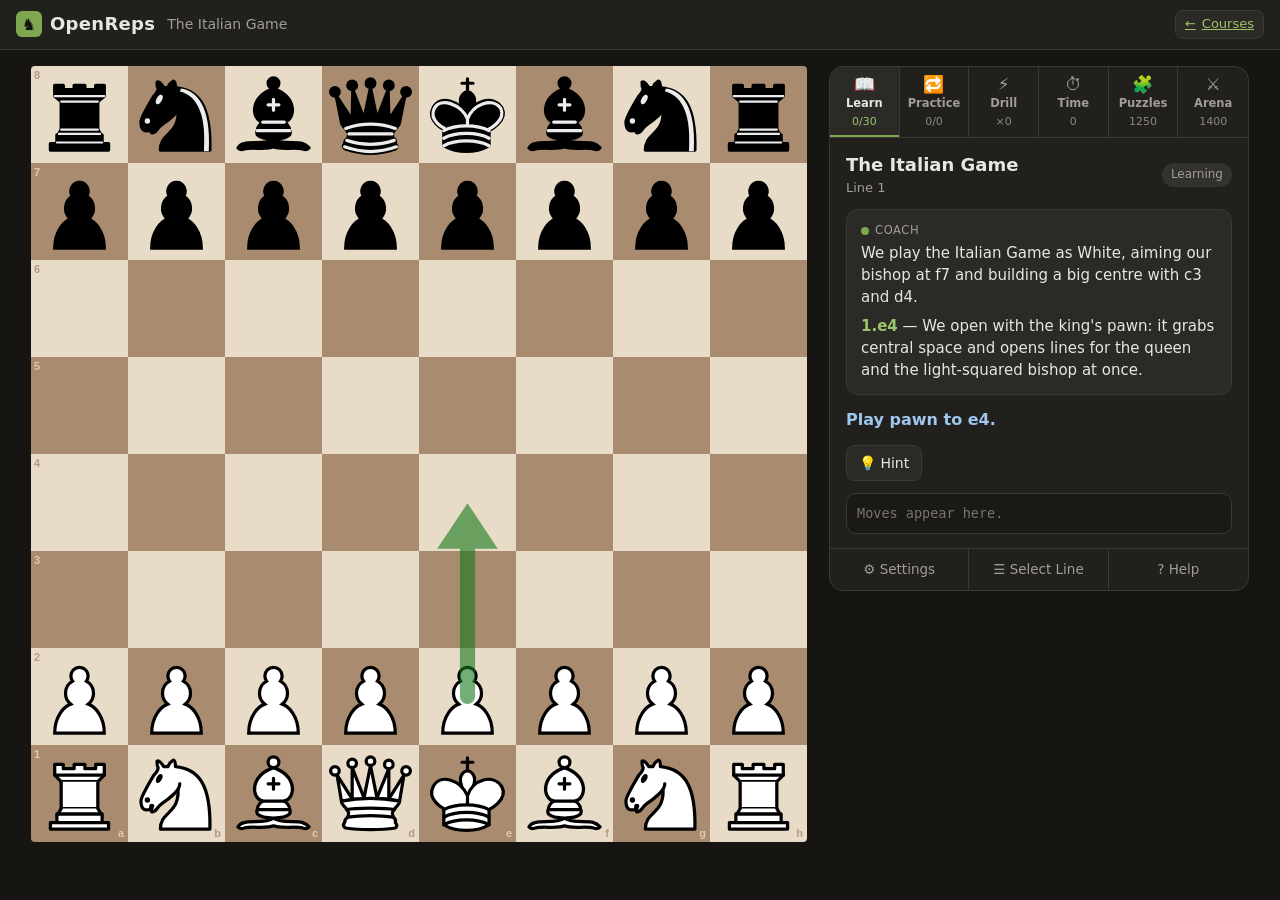
==== train.html @ 6690a300 "Add OpenReps: free opening trainer with Italian, Caro-Kann and Alapin courses Static GitHub Pages si" ====
<!doctype html>
<html lang="en">
<head>
  <meta charset="utf-8">
  <meta name="viewport" content="width=device-width, initial-scale=1">
  <title>OpenReps Trainer</title>
  <meta name="description" content="Free opening trainer: learn, practice and drill chess opening repertoires with coach notes.">
  <link rel="icon" href="data:image/svg+xml,<svg xmlns='http://www.w3.org/2000/svg' viewBox='0 0 100 100'><text y='.9em' font-size='90'>♞</text></svg>">
  <link rel="stylesheet" href="vendor/chessground.base.css">
  <link rel="stylesheet" href="css/style.css">
</head>
<body>
  <header class="topbar">
    <a class="brand" href="./"><span class="logo">♞</span>OpenReps</a>
    <div class="title" id="page-title"></div>
    <div class="actions">
      <a class="btn small" href="./">← <span>Courses</span></a>
    </div>
  </header>

  <main class="trainer">
    <div class="board-col">
      <div class="evalbar hidden" id="evalbar"><div class="white"></div><div class="num"></div></div>
      <div class="board-wrap" id="board-wrap"><div id="board"></div></div>
    </div>

    <section class="panel">
      <nav class="modes" id="modes"></nav>
      <div class="panel-body">
        <div class="course-h">
          <div>
            <h2 id="course-title"></h2>
            <div class="line-name" id="line-name"></div>
          </div>
          <span class="chip" id="mode-chip"></span>
        </div>
        <div id="timer-box" class="status-line hidden"><span class="timer" id="timer">3:00</span><span class="chip blue" id="timer-score">0 moves</span></div>
        <div class="coach" id="coach">
          <div class="who"><span class="dot"></span><span id="coach-who">Coach</span></div>
          <div class="text" id="coach-text"></div>
        </div>
        <div class="prompt" id="prompt"></div>
        <div class="toolbar" id="actions"></div>
        <div class="moves" id="moves"></div>
      </div>
      <footer class="panel-foot">
        <button id="btn-settings">⚙ Settings</button>
        <button id="btn-lines">☰ Select Line</button>
        <button id="btn-help">? Help</button>
      </footer>
    </section>
  </main>

  <div id="modal-root"></div>
  <script type="module" src="js/app.js"></script>
</body>
</html>
---- vendor/chessground.base.css ----
.cg-wrap {
  box-sizing: content-box;
  position: relative;
  display: block;
}

cg-container {
  position: absolute;
  width: 100%;
  height: 100%;
  display: block;
  top: 0;
}

cg-board {
  position: absolute;
  top: 0;
  left: 0;
  width: 100%;
  height: 100%;
  -webkit-user-select: none;
  -moz-user-select: none;
  -ms-user-select: none;
  user-select: none;
  line-height: 0;
  background-size: cover;
}

.cg-wrap.manipulable cg-board {
  cursor: pointer;
}

cg-board square {
  position: absolute;
  top: 0;
  left: 0;
  width: 12.5%;
  height: 12.5%;
  pointer-events: none;
}

cg-board square.move-dest {
  pointer-events: auto;
}

cg-board square.last-move {
  will-change: transform;
}

.cg-wrap piece {
  position: absolute;
  top: 0;
  left: 0;
  width: 12.5%;
  height: 12.5%;
  background-size: cover;
  z-index: 2;
  will-change: transform;
  pointer-events: none;
}

cg-board piece.dragging {
  cursor: move;
  /* !important to override z-index from 3D piece inline style */
  z-index: 11 !important;
}

piece.anim {
  z-index: 8;
}

piece.fading {
  z-index: 1;
  opacity: 0.5;
}

.cg-wrap piece.ghost {
  opacity: 0.3;
}

.cg-wrap piece svg {
  overflow: hidden;
  position: relative;
  top: 0px;
  left: 0px;
  width: 100%;
  height: 100%;
  pointer-events: none;
  z-index: 2;
  opacity: 0.6;
}

.cg-wrap cg-auto-pieces,
.cg-wrap .cg-shapes,
.cg-wrap .cg-custom-svgs {
  overflow: visible;
  position: absolute;
  top: 0px;
  left: 0px;
  width: 100%;
  height: 100%;
  pointer-events: none;
}

.cg-wrap cg-auto-pieces {
  z-index: 2;
}

.cg-wrap cg-auto-pieces piece {
  opacity: 0.3;
}

.cg-wrap .cg-shapes {
  overflow: hidden;
  opacity: 0.6;
  z-index: 2;
}

.cg-wrap .cg-custom-svgs {
  /* over piece.anim = 8, but under piece.dragging = 11 */
  z-index: 9;
}

.cg-wrap .cg-custom-svgs svg {
  overflow: visible;
}

.cg-wrap coords {
  position: absolute;
  display: flex;
  pointer-events: none;
  opacity: 0.8;
  font-family: sans-serif;
  font-size: 9px;
}

.cg-wrap coords.ranks {
  left: 4px;
  top: -20px;
  flex-flow: column-reverse;
  height: 100%;
  width: 12px;
}

.cg-wrap coords.ranks.black {
  flex-flow: column;
}

.cg-wrap coords.ranks.left {
  left: -15px;
  align-items: flex-end;
}

.cg-wrap coords.files {
  bottom: -4px;
  left: 24px;
  flex-flow: row;
  width: 100%;
  height: 16px;
  text-transform: uppercase;
  text-align: center;
}

.cg-wrap coords.files.black {
  flex-flow: row-reverse;
}

.cg-wrap coords coord {
  flex: 1 1 auto;
}

.cg-wrap coords.ranks coord {
  transform: translateY(39%);
}

.cg-wrap coords.squares {
  bottom: 0;
  left: 0;
  text-transform: uppercase;
  text-align: right;
  flex-flow: column-reverse;
  height: 100%;
  width: 12.5%;
}

.cg-wrap coords.squares.black {
  flex-flow: column;
}

.cg-wrap coords.squares.left {
  text-align: left;
}

.cg-wrap coords.squares coord {
  padding: 6% 4%;
}

.cg-wrap coords.squares.rank2 {
  transform: translateX(100%);
}

.cg-wrap coords.squares.rank3 {
  transform: translateX(200%);
}

.cg-wrap coords.squares.rank4 {
  transform: translateX(300%);
}

.cg-wrap coords.squares.rank5 {
  transform: translateX(400%);
}

.cg-wrap coords.squares.rank6 {
  transform: translateX(500%);
}

.cg-wrap coords.squares.rank7 {
  transform: translateX(600%);
}

.cg-wrap coords.squares.rank8 {
  transform: translateX(700%);
}
---- css/style.css ----
:root {
  --bg: #161512;
  --panel: #21201d;
  --panel-2: #2b2a26;
  --line: #3a3934;
  --text: #e8e6e1;
  --muted: #a09d95;
  --accent: #7fa650;
  --accent-2: #9cc46a;
  --bad: #d4574c;
  --warn: #e0a83a;
  --info: #5b9bd5;
  --radius: 10px;
  --coach-size: 15px;
  --light-sq: #e8dcc8;
  --dark-sq: #a98b6f;
}
* { box-sizing: border-box; }
html, body { margin: 0; background: var(--bg); color: var(--text); font: 15px/1.45 system-ui, -apple-system, "Segoe UI", Roboto, sans-serif; }
a { color: var(--accent-2); }
button { font: inherit; color: inherit; }
.hidden { display: none !important; }

/* ---------- top bar ---------- */
.topbar { display: flex; align-items: center; gap: 12px; padding: 10px 16px; border-bottom: 1px solid var(--line); background: var(--panel); position: sticky; top: 0; z-index: 20; }
.brand { font-weight: 800; letter-spacing: .3px; text-decoration: none; color: var(--text); font-size: 18px; display: flex; align-items: center; gap: 8px; }
.brand .logo { width: 26px; height: 26px; border-radius: 6px; background: var(--accent); display: grid; place-items: center; color: #10130c; font-size: 16px; }
.topbar .title { color: var(--muted); font-size: 14px; white-space: nowrap; overflow: hidden; text-overflow: ellipsis; flex: 1; }
.topbar .actions { display: flex; gap: 6px; }
.btn { background: var(--panel-2); border: 1px solid var(--line); border-radius: 8px; padding: 7px 12px; cursor: pointer; display: inline-flex; align-items: center; gap: 6px; font-size: 14px; }
.btn:hover { border-color: #55534c; background: #33322d; }
.btn.primary { background: var(--accent); border-color: var(--accent); color: #11140c; font-weight: 650; }
.btn.primary:hover { background: var(--accent-2); }
.btn.danger { color: #ffb4ad; border-color: #5a2f2b; }
.btn.small { padding: 4px 9px; font-size: 13px; }

/* ---------- home ---------- */
.home { max-width: 1060px; margin: 0 auto; padding: 24px 16px 60px; }
.hero h1 { font-size: 30px; margin: 8px 0 6px; }
.hero p { color: var(--muted); max-width: 680px; margin: 0 0 18px; }
.section-h { display: flex; align-items: baseline; justify-content: space-between; margin: 28px 0 12px; }
.section-h h2 { font-size: 20px; margin: 0; }
.section-h span { color: var(--muted); font-size: 13px; }
.grid { display: grid; grid-template-columns: repeat(auto-fill, minmax(290px, 1fr)); gap: 14px; }
.card { background: var(--panel); border: 1px solid var(--line); border-radius: 14px; overflow: hidden; display: flex; flex-direction: column; text-decoration: none; color: var(--text); transition: transform .12s, border-color .12s; }
.card:hover { transform: translateY(-2px); border-color: #5b5950; }
.card .thumb { aspect-ratio: 16/9; display: grid; place-items: center; background: #2a2925; position: relative; }
.card .thumb .mini { width: 46%; aspect-ratio: 1; }
.card .thumb .side { position: absolute; top: 10px; left: 10px; font-size: 12px; padding: 2px 8px; border-radius: 99px; background: #0008; }
.card .body { padding: 12px 14px 14px; display: flex; flex-direction: column; gap: 6px; flex: 1; }
.card h3 { margin: 0; font-size: 17px; }
.card p { margin: 0; color: var(--muted); font-size: 13.5px; }
.card .meta { display: flex; justify-content: space-between; font-size: 12.5px; color: var(--muted); margin-top: auto; padding-top: 6px; }
.bar { height: 6px; border-radius: 99px; background: #3a3934; overflow: hidden; }
.bar > i { display: block; height: 100%; background: var(--accent); }
.mini-board { display: grid; grid-template-columns: repeat(8, 1fr); width: 100%; height: 100%; border-radius: 4px; overflow: hidden; box-shadow: 0 6px 18px #0007; }
.mini-board div { aspect-ratio: 1; display: grid; place-items: center; }
.mini-board div img { width: 92%; height: 92%; }
.import-box { background: var(--panel); border: 1px dashed #4a4943; border-radius: 14px; padding: 16px; }
textarea, input[type=text], select { width: 100%; background: #171613; border: 1px solid var(--line); color: var(--text); border-radius: 8px; padding: 9px 10px; font: 13px/1.4 ui-monospace, SFMono-Regular, Menlo, monospace; }
input[type=text] { font-family: inherit; font-size: 14px; }
.row { display: flex; gap: 10px; flex-wrap: wrap; align-items: center; }
.footer { color: var(--muted); font-size: 12.5px; margin-top: 40px; border-top: 1px solid var(--line); padding-top: 14px; }

/* ---------- trainer layout ---------- */
.trainer { display: grid; grid-template-columns: minmax(0, auto) minmax(320px, 420px); gap: 18px; padding: 16px; max-width: 1280px; margin: 0 auto; align-items: start; justify-content: center; }
.board-col { display: flex; gap: 8px; }
.board-wrap { width: min(calc(100vh - 120px), calc(100vw - 480px)); min-width: 280px; aspect-ratio: 1; position: relative; }
.board-wrap .cg-wrap { width: 100%; height: 100%; }
.evalbar { width: 16px; border-radius: 4px; overflow: hidden; background: #3a3934; position: relative; flex: none; }
.evalbar .white { position: absolute; left: 0; right: 0; bottom: 0; background: #f2f0ea; transition: height .35s; height: 50%; }
.evalbar.flipped .white { bottom: auto; top: 0; }
.evalbar .num { position: absolute; left: 0; right: 0; font-size: 9px; text-align: center; color: #555; bottom: 2px; font-weight: 700; }
.evalbar.flipped .num { bottom: auto; top: 2px; }

.panel { background: var(--panel); border: 1px solid var(--line); border-radius: 14px; display: flex; flex-direction: column; min-height: 0; max-height: calc(100vh - 100px); overflow: hidden; }
.modes { display: grid; grid-template-columns: repeat(6, 1fr); border-bottom: 1px solid var(--line); }
.mode { background: none; border: 0; border-right: 1px solid var(--line); padding: 9px 2px 8px; cursor: pointer; display: flex; flex-direction: column; align-items: center; gap: 2px; color: var(--muted); }
.mode:last-child { border-right: 0; }
.mode .ic { font-size: 17px; line-height: 1; }
.mode .lbl { font-size: 11.5px; font-weight: 600; }
.mode .val { font-size: 11px; color: #8b887f; }
.mode.active { color: var(--text); background: var(--panel-2); box-shadow: inset 0 -2px 0 var(--accent); }
.mode.active .val { color: var(--accent-2); }
.panel-body { padding: 14px 16px; display: flex; flex-direction: column; gap: 12px; overflow-y: auto; flex: 1; }
.course-h { display: flex; align-items: center; justify-content: space-between; gap: 8px; }
.course-h h2 { margin: 0; font-size: 18px; }
.course-h .sub { color: var(--muted); font-size: 12.5px; }
.line-name { font-size: 13px; color: var(--muted); }
.coach { background: var(--panel-2); border: 1px solid var(--line); border-radius: 12px; padding: 12px 14px; font-size: var(--coach-size); position: relative; }
.coach .who { font-size: 11.5px; color: var(--muted); text-transform: uppercase; letter-spacing: .6px; margin-bottom: 4px; display: flex; gap: 6px; align-items: center; }
.coach .who .dot { width: 8px; height: 8px; border-radius: 50%; background: var(--accent); }
.coach .text p { margin: 0 0 8px; }
.coach .text p:last-child { margin: 0; }
.coach .move-ref { font-weight: 700; color: var(--accent-2); }
.prompt { font-size: 16px; font-weight: 650; display: flex; align-items: center; gap: 8px; min-height: 26px; }
.prompt.good { color: var(--accent-2); }
.prompt.bad { color: #ff9b91; }
.prompt.info { color: #9fc6ee; }
.status-line { display: flex; gap: 8px; align-items: center; justify-content: space-between; flex-wrap: wrap; }
.chip { font-size: 12px; padding: 3px 9px; border-radius: 99px; background: #33322d; color: var(--muted); }
.chip.green { background: #2f3f22; color: #b8db8f; }
.chip.red { background: #4a2724; color: #ffb4ad; }
.chip.blue { background: #23344a; color: #a9cdf2; }
.moves { font: 13.5px/1.7 ui-monospace, SFMono-Regular, Menlo, monospace; background: #1a1916; border: 1px solid var(--line); border-radius: 10px; padding: 8px 10px; max-height: 170px; overflow-y: auto; }
.moves .n { color: #77746c; margin-right: 3px; }
.moves .m { padding: 1px 4px; border-radius: 4px; cursor: pointer; margin-right: 2px; }
.moves .m:hover { background: #33322d; }
.moves .m.cur { background: var(--accent); color: #11140c; }
.moves .m.mine { font-weight: 700; }
.toolbar { display: flex; gap: 6px; flex-wrap: wrap; }
.toolbar .grow { flex: 1; }
.timer { font: 700 28px ui-monospace, monospace; }
.panel-foot { border-top: 1px solid var(--line); display: grid; grid-template-columns: repeat(3, 1fr); }
.panel-foot button { background: none; border: 0; border-right: 1px solid var(--line); padding: 11px; cursor: pointer; color: var(--muted); font-size: 13.5px; }
.panel-foot button:last-child { border-right: 0; }
.panel-foot button:hover { color: var(--text); background: var(--panel-2); }

/* ---------- modals ---------- */
.modal-back { position: fixed; inset: 0; background: #000a; z-index: 50; display: grid; place-items: center; padding: 16px; }
.modal { background: var(--panel); border: 1px solid var(--line); border-radius: 16px; width: min(640px, 100%); max-height: calc(100vh - 32px); display: flex; flex-direction: column; overflow: hidden; }
.modal header { display: flex; justify-content: space-between; align-items: center; padding: 14px 18px; border-bottom: 1px solid var(--line); }
.modal header h3 { margin: 0; font-size: 18px; }
.modal .x { background: none; border: 0; font-size: 22px; cursor: pointer; color: var(--muted); }
.modal .content { padding: 6px 18px 18px; overflow-y: auto; }
.set-group { padding: 12px 0; border-bottom: 1px solid var(--line); }
.set-group:last-child { border-bottom: 0; }
.set-group h4 { margin: 4px 0 2px; font-size: 13px; text-transform: uppercase; letter-spacing: .6px; color: var(--muted); display: flex; justify-content: space-between; }
.set-group h4 small { text-transform: none; letter-spacing: 0; font-weight: 400; }
.set-item { padding: 10px 0 4px; }
.set-item .label { font-weight: 650; margin-bottom: 6px; display: flex; justify-content: space-between; align-items: center; gap: 10px; }
.set-item .desc { color: var(--muted); font-size: 13px; margin-top: 6px; }
.seg { display: flex; background: #171613; border: 1px solid var(--line); border-radius: 9px; padding: 3px; gap: 3px; flex-wrap: wrap; }
.seg button { flex: 1; background: none; border: 0; padding: 7px 8px; border-radius: 7px; cursor: pointer; color: var(--muted); font-size: 13.5px; min-width: 64px; }
.seg button.on { background: var(--panel-2); color: var(--text); box-shadow: 0 0 0 1px #55534c; }
.swatches { display: flex; gap: 8px; flex-wrap: wrap; }
.swatch { border: 2px solid transparent; border-radius: 9px; padding: 3px; cursor: pointer; background: none; display: flex; flex-direction: column; align-items: center; gap: 3px; font-size: 11.5px; color: var(--muted); }
.swatch.on { border-color: var(--accent); color: var(--text); }
.swatch .sq { width: 44px; height: 44px; border-radius: 5px; overflow: hidden; display: grid; grid-template-columns: 1fr 1fr; }
.swatch .sq img { width: 44px; height: 44px; }
.toggle { position: relative; width: 42px; height: 24px; flex: none; }
.toggle input { opacity: 0; width: 0; height: 0; }
.toggle span { position: absolute; inset: 0; background: #44433d; border-radius: 99px; cursor: pointer; transition: .15s; }
.toggle span::before { content: ""; position: absolute; width: 18px; height: 18px; left: 3px; top: 3px; background: #ddd; border-radius: 50%; transition: .15s; }
.toggle input:checked + span { background: var(--accent); }
.toggle input:checked + span::before { transform: translateX(18px); background: #fff; }
.depth-opt { display: flex; gap: 10px; align-items: center; padding: 9px 10px; border: 1px solid var(--line); border-radius: 10px; margin-top: 6px; cursor: pointer; }
.depth-opt.on { border-color: var(--accent); background: #26301d; }
.depth-opt .r { width: 16px; height: 16px; border-radius: 50%; border: 2px solid #77746c; flex: none; }
.depth-opt.on .r { border: 5px solid var(--accent); }
.depth-opt b { display: block; }
.depth-opt small { color: var(--muted); }
.line-list { display: flex; flex-direction: column; gap: 6px; margin-top: 10px; }
.line-item { display: flex; gap: 10px; padding: 9px 10px; border: 1px solid var(--line); border-radius: 10px; cursor: pointer; background: #1d1c19; text-align: left; width: 100%; }
.line-item:hover { border-color: #5b5950; }
.line-item.cur { border-color: var(--accent); }
.line-item.locked { opacity: .55; }
.line-item .num { font-weight: 800; color: var(--muted); width: 28px; flex: none; text-align: right; }
.line-item .info { flex: 1; min-width: 0; }
.line-item .nm { font-weight: 650; font-size: 14px; display: flex; gap: 6px; align-items: center; flex-wrap: wrap; }
.line-item .pgn { font: 12px/1.5 ui-monospace, monospace; color: var(--muted); margin-top: 3px; word-break: break-word; }
.filter-row { display: flex; gap: 8px; align-items: center; flex-wrap: wrap; position: sticky; top: 0; background: var(--panel); padding: 10px 0 6px; z-index: 2; }
.filter-row input[type=text] { flex: 1; min-width: 140px; }
.help h4 { margin: 14px 0 4px; }
.help p, .help li { color: #cfccc5; font-size: 14px; }
.help kbd { background: #33322d; border: 1px solid #4a4943; border-bottom-width: 2px; padding: 0 5px; border-radius: 4px; font-size: 12px; }

.toast { position: fixed; bottom: 20px; left: 50%; transform: translateX(-50%); background: #33322d; border: 1px solid #55534c; padding: 10px 16px; border-radius: 10px; z-index: 60; box-shadow: 0 8px 24px #0008; }
#confetti { position: fixed; inset: 0; pointer-events: none; z-index: 70; }

/* ---------- chessground board & pieces ---------- */
cg-board { background: conic-gradient(var(--dark-sq) 0 25%, var(--light-sq) 0 50%, var(--dark-sq) 0 75%, var(--light-sq) 0) 0 0 / 25% 25%; border-radius: 4px; }
.cg-wrap coords coord { color: var(--dark-sq) !important; text-shadow: none !important; font-weight: 700; font-size: 11px; }
.cg-wrap coords coord:nth-child(odd) { color: var(--light-sq) !important; }
.orientation-black .cg-wrap coords coord:nth-child(odd) { color: var(--dark-sq) !important; }
.orientation-black .cg-wrap coords coord:nth-child(even) { color: var(--light-sq) !important; }
cg-board square.last-move { background-color: rgba(155, 199, 0, .41); }
cg-board square.move-dest { background: radial-gradient(rgba(20, 85, 30, .5) 19%, rgba(0, 0, 0, 0) 20%); }
cg-board square.oc.move-dest { background: radial-gradient(transparent 0%, transparent 79%, rgba(20, 85, 0, .3) 80%); }
cg-board square.selected { background-color: rgba(20, 85, 30, .5); }
cg-board square.check { background: radial-gradient(ellipse at center, rgba(255, 0, 0, 1) 0%, rgba(231, 0, 0, 1) 25%, rgba(169, 0, 0, 0) 89%, rgba(158, 0, 0, 0) 100%); }
cg-board square.wrong { background-color: rgba(212, 87, 76, .55); }

@media (max-width: 900px) {
  .trainer { grid-template-columns: 1fr; padding: 10px 16px 24px; gap: 12px; }
  .board-wrap { width: min(calc(100vw - 56px), 70vh); }
  .board-col { justify-content: center; }
  .panel { max-height: none; }
  .topbar .title { display: none; }
}
@media (max-width: 480px) {
  .mode .lbl { font-size: 10.5px; }
  .mode .val { font-size: 10px; }
  .topbar .actions .btn span { display: none; }
}
.cg-wrap coords.files { left: 0; bottom: 0; text-transform: lowercase; }
.cg-wrap coords coord { flex: 1 1 0; }
.cg-wrap coords.files coord { text-align: right; padding-right: 4px; }
.cg-wrap coords.ranks { left: 3px; top: 2px; }
.cg-wrap coords.ranks coord { transform: none; }
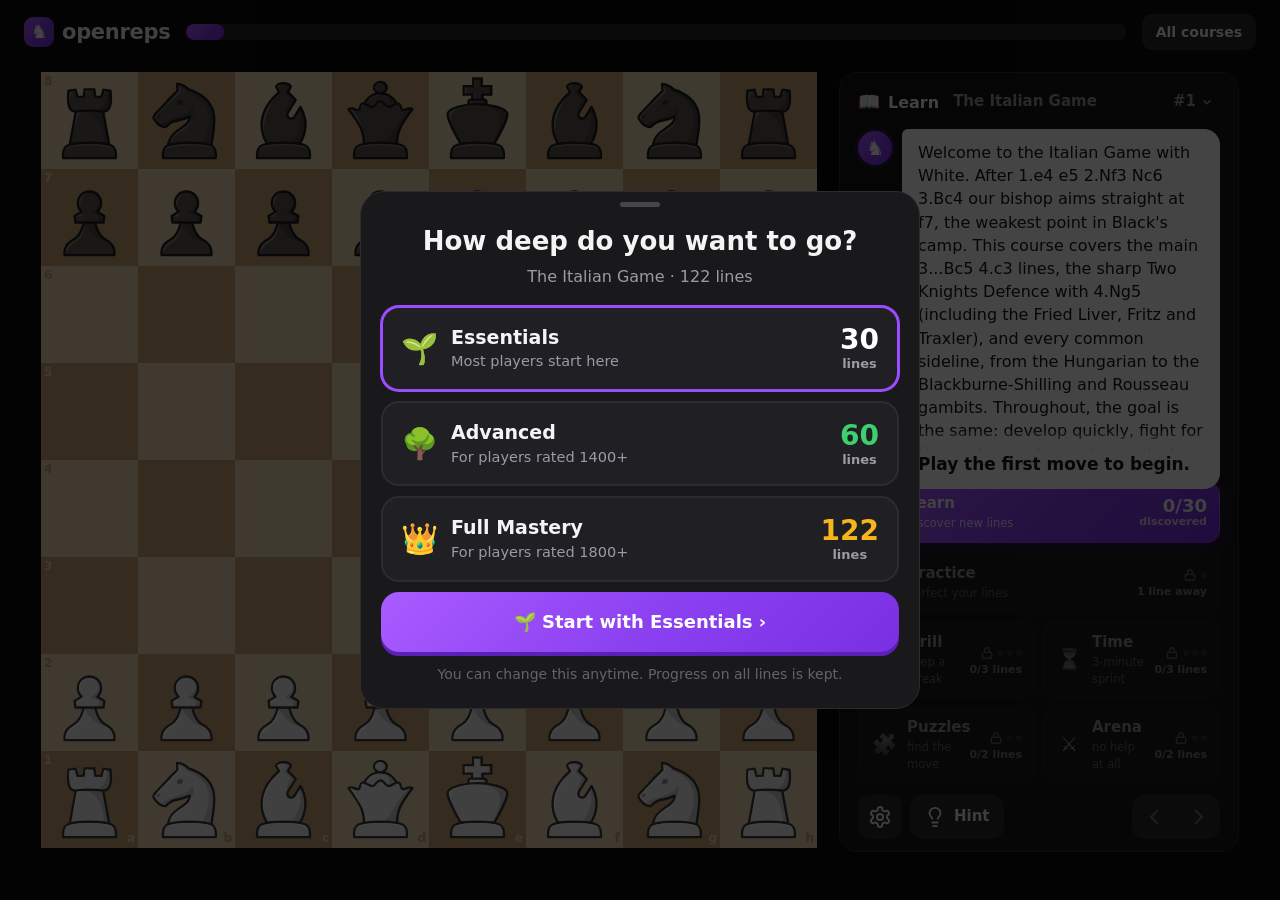
==== commit 980ff2b7: "Restyle trainer and home after the Chessreps layout, haptics instead of sound Phone-first trainer: m" ====
--- a/train.html
+++ b/train.html
@@ -2,56 +2,67 @@
 <html lang="en">
 <head>
   <meta charset="utf-8">
-  <meta name="viewport" content="width=device-width, initial-scale=1">
+  <meta name="viewport" content="width=device-width, initial-scale=1, viewport-fit=cover">
+  <meta name="theme-color" content="#0a0a0c">
+  <meta name="apple-mobile-web-app-capable" content="yes">
   <title>OpenReps Trainer</title>
   <meta name="description" content="Free opening trainer: learn, practice and drill chess opening repertoires with coach notes.">
   <link rel="icon" href="data:image/svg+xml,<svg xmlns='http://www.w3.org/2000/svg' viewBox='0 0 100 100'><text y='.9em' font-size='90'>♞</text></svg>">
   <link rel="stylesheet" href="vendor/chessground.base.css">
   <link rel="stylesheet" href="css/style.css">
 </head>
-<body>
-  <header class="topbar">
-    <a class="brand" href="./"><span class="logo">♞</span>OpenReps</a>
-    <div class="title" id="page-title"></div>
-    <div class="actions">
-      <a class="btn small" href="./">← <span>Courses</span></a>
-    </div>
+<body class="trainer-page">
+  <header class="site-head">
+    <a class="brand" href="./"><span class="logo">♞</span>openreps</a>
+    <div class="head-progress"><div class="pbar"><i id="pbar-desk"></i></div></div>
+    <a class="pill-btn" href="./">All courses</a>
   </header>
 
-  <main class="trainer">
-    <div class="board-col">
-      <div class="evalbar hidden" id="evalbar"><div class="white"></div><div class="num"></div></div>
+  <main class="tr">
+    <div class="tr-board">
+      <div class="evalbar hidden" id="evalbar"><div class="fill"></div><span class="num"></span></div>
       <div class="board-wrap" id="board-wrap"><div id="board"></div></div>
     </div>
 
-    <section class="panel">
-      <nav class="modes" id="modes"></nav>
-      <div class="panel-body">
-        <div class="course-h">
-          <div>
-            <h2 id="course-title"></h2>
-            <div class="line-name" id="line-name"></div>
-          </div>
-          <span class="chip" id="mode-chip"></span>
+    <section class="tr-panel">
+      <div class="tr-head">
+        <button class="mode-pick" id="mode-pick" aria-haspopup="true"><span class="ic" id="mode-ic">📖</span><span id="mode-name">Learn</span></button>
+        <span class="course-name" id="course-title"></span>
+        <button class="line-pick" id="line-pick" aria-haspopup="true"><span id="line-num">#1</span> <svg width="14" height="14" viewBox="0 0 24 24" fill="none" stroke="currentColor" stroke-width="2.5"><path d="m6 9 6 6 6-6"/></svg></button>
+      </div>
+      <div class="tr-sub">
+        <a class="back" href="./" aria-label="Back to courses"><svg width="24" height="24" viewBox="0 0 24 24" fill="none" stroke="currentColor" stroke-width="2.4" stroke-linecap="round" stroke-linejoin="round"><path d="M19 12H5M11 18l-6-6 6-6"/></svg></a>
+        <div class="pbar"><i id="pbar"></i></div>
+      </div>
+
+      <div class="coach-row">
+        <div class="avatar" aria-hidden="true">♞</div>
+        <div class="bubble" id="bubble">
+          <div class="timer-row hidden" id="timer-box"><span class="timer" id="timer">3:00</span><span class="tscore" id="timer-score">0</span></div>
+          <div class="note" id="coach-text"></div>
+          <div class="prompt" id="prompt"></div>
+          <div class="bubble-actions" id="actions"></div>
         </div>
-        <div id="timer-box" class="status-line hidden"><span class="timer" id="timer">3:00</span><span class="chip blue" id="timer-score">0 moves</span></div>
-        <div class="coach" id="coach">
-          <div class="who"><span class="dot"></span><span id="coach-who">Coach</span></div>
-          <div class="text" id="coach-text"></div>
+      </div>
+
+      <div class="mode-list" id="mode-list"></div>
+
+      <nav class="toolbar">
+        <button class="tb icon" id="btn-settings" aria-label="Settings"><svg width="24" height="24" viewBox="0 0 24 24" fill="none" stroke="currentColor" stroke-width="2" stroke-linecap="round" stroke-linejoin="round"><path d="M12.22 2h-.44a2 2 0 0 0-2 2v.18a2 2 0 0 1-1 1.73l-.43.25a2 2 0 0 1-2 0l-.15-.08a2 2 0 0 0-2.73.73l-.22.38a2 2 0 0 0 .73 2.73l.15.1a2 2 0 0 1 1 1.72v.51a2 2 0 0 1-1 1.74l-.15.09a2 2 0 0 0-.73 2.73l.22.38a2 2 0 0 0 2.73.73l.15-.08a2 2 0 0 1 2 0l.43.25a2 2 0 0 1 1 1.73V20a2 2 0 0 0 2 2h.44a2 2 0 0 0 2-2v-.18a2 2 0 0 1 1-1.73l.43-.25a2 2 0 0 1 2 0l.15.08a2 2 0 0 0 2.73-.73l.22-.39a2 2 0 0 0-.73-2.73l-.15-.08a2 2 0 0 1-1-1.74v-.5a2 2 0 0 1 1-1.74l.15-.09a2 2 0 0 0 .73-2.73l-.22-.38a2 2 0 0 0-2.73-.73l-.15.08a2 2 0 0 1-2 0l-.43-.25a2 2 0 0 1-1-1.73V4a2 2 0 0 0-2-2z"/><circle cx="12" cy="12" r="3"/></svg></button>
+        <button class="tb" id="btn-mode" aria-label="Choose mode"><svg width="24" height="24" viewBox="0 0 24 24" fill="none" stroke="currentColor" stroke-width="2" stroke-linecap="round" stroke-linejoin="round"><path d="M6 11h4M8 9v4M15 12h.01M18 10h.01"/><path d="M17.32 5H6.68a4 4 0 0 0-3.98 3.59l-.6 5.52A3 3 0 0 0 5.08 17.5c.83 0 1.6-.4 2.08-1.07L8.5 14.5h7l1.34 1.93A2.53 2.53 0 0 0 18.92 17.5a3 3 0 0 0 2.98-3.39l-.6-5.52A4 4 0 0 0 17.32 5z"/></svg><span class="desk-only">Mode</span></button>
+        <button class="tb" id="btn-hint"><svg width="22" height="22" viewBox="0 0 24 24" fill="none" stroke="currentColor" stroke-width="2" stroke-linecap="round" stroke-linejoin="round"><path d="M15 14c.2-1 .7-1.7 1.5-2.5 1-.9 1.5-2.2 1.5-3.5A6 6 0 0 0 6 8c0 1 .2 2.2 1.5 3.5.7.7 1.3 1.5 1.5 2.5M9 18h6M10 22h4"/></svg><span>Hint</span></button>
+        <span class="tb-gap"></span>
+        <div class="tb-nav">
+          <button class="tb icon" id="btn-prev" aria-label="Previous move"><svg width="24" height="24" viewBox="0 0 24 24" fill="none" stroke="currentColor" stroke-width="2.4" stroke-linecap="round" stroke-linejoin="round"><path d="m15 18-6-6 6-6"/></svg></button>
+          <button class="tb icon" id="btn-next" aria-label="Next move"><svg width="24" height="24" viewBox="0 0 24 24" fill="none" stroke="currentColor" stroke-width="2.4" stroke-linecap="round" stroke-linejoin="round"><path d="m9 18 6-6-6-6"/></svg></button>
         </div>
-        <div class="prompt" id="prompt"></div>
-        <div class="toolbar" id="actions"></div>
-        <div class="moves" id="moves"></div>
-      </div>
-      <footer class="panel-foot">
-        <button id="btn-settings">⚙ Settings</button>
-        <button id="btn-lines">☰ Select Line</button>
-        <button id="btn-help">? Help</button>
-      </footer>
+      </nav>
     </section>
   </main>
 
+  <div id="popover-root"></div>
   <div id="modal-root"></div>
+  <label id="haptic-label" aria-hidden="true" style="position:fixed;left:-9999px;top:0"><input type="checkbox" switch id="haptic-switch"></label>
   <script type="module" src="js/app.js"></script>
 </body>
 </html>
--- a/css/style.css
+++ b/css/style.css
@@ -1,200 +1,319 @@
 :root {
-  --bg: #161512;
-  --panel: #21201d;
-  --panel-2: #2b2a26;
-  --line: #3a3934;
-  --text: #e8e6e1;
-  --muted: #a09d95;
-  --accent: #7fa650;
-  --accent-2: #9cc46a;
-  --bad: #d4574c;
-  --warn: #e0a83a;
-  --info: #5b9bd5;
-  --radius: 10px;
-  --coach-size: 15px;
-  --light-sq: #e8dcc8;
-  --dark-sq: #a98b6f;
-}
-* { box-sizing: border-box; }
-html, body { margin: 0; background: var(--bg); color: var(--text); font: 15px/1.45 system-ui, -apple-system, "Segoe UI", Roboto, sans-serif; }
-a { color: var(--accent-2); }
-button { font: inherit; color: inherit; }
+  --bg: #0a0a0c;
+  --panel: #161619;
+  --panel-2: #1f1f23;
+  --panel-3: #2a2a2f;
+  --line: #2b2b31;
+  --text: #f4f4f5;
+  --muted: #9b9ba4;
+  --dim: #63636c;
+  --accent: #9a4dff;
+  --accent-grad: linear-gradient(135deg, #a95cff 0%, #8a3ff0 55%, #7b2fe3 100%);
+  --good: #3ecf6e;
+  --bad: #ff5a52;
+  --gold: #f7b51c;
+  --blue: #3d8bff;
+  --coach-size: 16px;
+  --light-sq: #ecd8b4;
+  --dark-sq: #c6a174;
+  --radius: 16px;
+  --safe-b: env(safe-area-inset-bottom, 0px);
+}
+* { box-sizing: border-box; -webkit-tap-highlight-color: transparent; }
+html, body { margin: 0; background: var(--bg); color: var(--text); font: 15px/1.45 "Nunito", ui-rounded, "SF Pro Rounded", system-ui, -apple-system, "Segoe UI", Roboto, sans-serif; }
+a { color: inherit; }
+button { font: inherit; color: inherit; background: none; border: 0; cursor: pointer; padding: 0; }
 .hidden { display: none !important; }
-
-/* ---------- top bar ---------- */
-.topbar { display: flex; align-items: center; gap: 12px; padding: 10px 16px; border-bottom: 1px solid var(--line); background: var(--panel); position: sticky; top: 0; z-index: 20; }
-.brand { font-weight: 800; letter-spacing: .3px; text-decoration: none; color: var(--text); font-size: 18px; display: flex; align-items: center; gap: 8px; }
-.brand .logo { width: 26px; height: 26px; border-radius: 6px; background: var(--accent); display: grid; place-items: center; color: #10130c; font-size: 16px; }
-.topbar .title { color: var(--muted); font-size: 14px; white-space: nowrap; overflow: hidden; text-overflow: ellipsis; flex: 1; }
-.topbar .actions { display: flex; gap: 6px; }
-.btn { background: var(--panel-2); border: 1px solid var(--line); border-radius: 8px; padding: 7px 12px; cursor: pointer; display: inline-flex; align-items: center; gap: 6px; font-size: 14px; }
-.btn:hover { border-color: #55534c; background: #33322d; }
-.btn.primary { background: var(--accent); border-color: var(--accent); color: #11140c; font-weight: 650; }
-.btn.primary:hover { background: var(--accent-2); }
-.btn.danger { color: #ffb4ad; border-color: #5a2f2b; }
-.btn.small { padding: 4px 9px; font-size: 13px; }
-
-/* ---------- home ---------- */
-.home { max-width: 1060px; margin: 0 auto; padding: 24px 16px 60px; }
-.hero h1 { font-size: 30px; margin: 8px 0 6px; }
-.hero p { color: var(--muted); max-width: 680px; margin: 0 0 18px; }
-.section-h { display: flex; align-items: baseline; justify-content: space-between; margin: 28px 0 12px; }
-.section-h h2 { font-size: 20px; margin: 0; }
-.section-h span { color: var(--muted); font-size: 13px; }
-.grid { display: grid; grid-template-columns: repeat(auto-fill, minmax(290px, 1fr)); gap: 14px; }
-.card { background: var(--panel); border: 1px solid var(--line); border-radius: 14px; overflow: hidden; display: flex; flex-direction: column; text-decoration: none; color: var(--text); transition: transform .12s, border-color .12s; }
-.card:hover { transform: translateY(-2px); border-color: #5b5950; }
-.card .thumb { aspect-ratio: 16/9; display: grid; place-items: center; background: #2a2925; position: relative; }
-.card .thumb .mini { width: 46%; aspect-ratio: 1; }
-.card .thumb .side { position: absolute; top: 10px; left: 10px; font-size: 12px; padding: 2px 8px; border-radius: 99px; background: #0008; }
-.card .body { padding: 12px 14px 14px; display: flex; flex-direction: column; gap: 6px; flex: 1; }
-.card h3 { margin: 0; font-size: 17px; }
-.card p { margin: 0; color: var(--muted); font-size: 13.5px; }
-.card .meta { display: flex; justify-content: space-between; font-size: 12.5px; color: var(--muted); margin-top: auto; padding-top: 6px; }
-.bar { height: 6px; border-radius: 99px; background: #3a3934; overflow: hidden; }
-.bar > i { display: block; height: 100%; background: var(--accent); }
-.mini-board { display: grid; grid-template-columns: repeat(8, 1fr); width: 100%; height: 100%; border-radius: 4px; overflow: hidden; box-shadow: 0 6px 18px #0007; }
-.mini-board div { aspect-ratio: 1; display: grid; place-items: center; }
-.mini-board div img { width: 92%; height: 92%; }
-.import-box { background: var(--panel); border: 1px dashed #4a4943; border-radius: 14px; padding: 16px; }
-textarea, input[type=text], select { width: 100%; background: #171613; border: 1px solid var(--line); color: var(--text); border-radius: 8px; padding: 9px 10px; font: 13px/1.4 ui-monospace, SFMono-Regular, Menlo, monospace; }
-input[type=text] { font-family: inherit; font-size: 14px; }
-.row { display: flex; gap: 10px; flex-wrap: wrap; align-items: center; }
-.footer { color: var(--muted); font-size: 12.5px; margin-top: 40px; border-top: 1px solid var(--line); padding-top: 14px; }
-
-/* ---------- trainer layout ---------- */
-.trainer { display: grid; grid-template-columns: minmax(0, auto) minmax(320px, 420px); gap: 18px; padding: 16px; max-width: 1280px; margin: 0 auto; align-items: start; justify-content: center; }
-.board-col { display: flex; gap: 8px; }
-.board-wrap { width: min(calc(100vh - 120px), calc(100vw - 480px)); min-width: 280px; aspect-ratio: 1; position: relative; }
+svg { display: block; flex: none; }
+
+/* ---------- site header ---------- */
+.site-head { display: flex; align-items: center; gap: 16px; padding: 14px 24px; }
+.brand { display: flex; align-items: center; gap: 8px; font-weight: 900; font-size: 21px; letter-spacing: -.3px; text-decoration: none; }
+.brand .logo { width: 30px; height: 30px; border-radius: 9px; background: var(--accent-grad); display: grid; place-items: center; font-size: 19px; color: #fff; }
+.pill-btn { background: var(--panel-3); border-radius: 10px; padding: 8px 14px; font-weight: 700; font-size: 14px; text-decoration: none; white-space: nowrap; }
+.pill-btn.blue { background: linear-gradient(180deg, #4e98ff, #2f6ff0); }
+.head-progress { flex: 1; display: flex; justify-content: center; }
+.head-progress .pbar { width: min(900px, 100%); }
+.pbar { height: 16px; border-radius: 99px; background: #26262b; overflow: hidden; flex: 1; }
+.pbar i { display: block; height: 100%; width: 0; background: var(--accent-grad); border-radius: 99px; transition: width .35s cubic-bezier(.3, .8, .3, 1); }
+
+/* ---------- trainer: desktop ---------- */
+.tr { display: grid; grid-template-columns: auto 400px; gap: 18px; justify-content: center; align-items: start; padding: 8px 24px 24px; }
+.tr-board { display: flex; gap: 8px; }
+.board-wrap { width: min(calc(100vh - 110px), calc(100vw - 500px)); min-width: 300px; aspect-ratio: 1; }
 .board-wrap .cg-wrap { width: 100%; height: 100%; }
-.evalbar { width: 16px; border-radius: 4px; overflow: hidden; background: #3a3934; position: relative; flex: none; }
-.evalbar .white { position: absolute; left: 0; right: 0; bottom: 0; background: #f2f0ea; transition: height .35s; height: 50%; }
-.evalbar.flipped .white { bottom: auto; top: 0; }
-.evalbar .num { position: absolute; left: 0; right: 0; font-size: 9px; text-align: center; color: #555; bottom: 2px; font-weight: 700; }
-.evalbar.flipped .num { bottom: auto; top: 2px; }
-
-.panel { background: var(--panel); border: 1px solid var(--line); border-radius: 14px; display: flex; flex-direction: column; min-height: 0; max-height: calc(100vh - 100px); overflow: hidden; }
-.modes { display: grid; grid-template-columns: repeat(6, 1fr); border-bottom: 1px solid var(--line); }
-.mode { background: none; border: 0; border-right: 1px solid var(--line); padding: 9px 2px 8px; cursor: pointer; display: flex; flex-direction: column; align-items: center; gap: 2px; color: var(--muted); }
-.mode:last-child { border-right: 0; }
-.mode .ic { font-size: 17px; line-height: 1; }
-.mode .lbl { font-size: 11.5px; font-weight: 600; }
-.mode .val { font-size: 11px; color: #8b887f; }
-.mode.active { color: var(--text); background: var(--panel-2); box-shadow: inset 0 -2px 0 var(--accent); }
-.mode.active .val { color: var(--accent-2); }
-.panel-body { padding: 14px 16px; display: flex; flex-direction: column; gap: 12px; overflow-y: auto; flex: 1; }
-.course-h { display: flex; align-items: center; justify-content: space-between; gap: 8px; }
-.course-h h2 { margin: 0; font-size: 18px; }
-.course-h .sub { color: var(--muted); font-size: 12.5px; }
-.line-name { font-size: 13px; color: var(--muted); }
-.coach { background: var(--panel-2); border: 1px solid var(--line); border-radius: 12px; padding: 12px 14px; font-size: var(--coach-size); position: relative; }
-.coach .who { font-size: 11.5px; color: var(--muted); text-transform: uppercase; letter-spacing: .6px; margin-bottom: 4px; display: flex; gap: 6px; align-items: center; }
-.coach .who .dot { width: 8px; height: 8px; border-radius: 50%; background: var(--accent); }
-.coach .text p { margin: 0 0 8px; }
-.coach .text p:last-child { margin: 0; }
-.coach .move-ref { font-weight: 700; color: var(--accent-2); }
-.prompt { font-size: 16px; font-weight: 650; display: flex; align-items: center; gap: 8px; min-height: 26px; }
-.prompt.good { color: var(--accent-2); }
-.prompt.bad { color: #ff9b91; }
-.prompt.info { color: #9fc6ee; }
-.status-line { display: flex; gap: 8px; align-items: center; justify-content: space-between; flex-wrap: wrap; }
-.chip { font-size: 12px; padding: 3px 9px; border-radius: 99px; background: #33322d; color: var(--muted); }
-.chip.green { background: #2f3f22; color: #b8db8f; }
-.chip.red { background: #4a2724; color: #ffb4ad; }
-.chip.blue { background: #23344a; color: #a9cdf2; }
-.moves { font: 13.5px/1.7 ui-monospace, SFMono-Regular, Menlo, monospace; background: #1a1916; border: 1px solid var(--line); border-radius: 10px; padding: 8px 10px; max-height: 170px; overflow-y: auto; }
-.moves .n { color: #77746c; margin-right: 3px; }
-.moves .m { padding: 1px 4px; border-radius: 4px; cursor: pointer; margin-right: 2px; }
-.moves .m:hover { background: #33322d; }
-.moves .m.cur { background: var(--accent); color: #11140c; }
-.moves .m.mine { font-weight: 700; }
-.toolbar { display: flex; gap: 6px; flex-wrap: wrap; }
-.toolbar .grow { flex: 1; }
-.timer { font: 700 28px ui-monospace, monospace; }
-.panel-foot { border-top: 1px solid var(--line); display: grid; grid-template-columns: repeat(3, 1fr); }
-.panel-foot button { background: none; border: 0; border-right: 1px solid var(--line); padding: 11px; cursor: pointer; color: var(--muted); font-size: 13.5px; }
-.panel-foot button:last-child { border-right: 0; }
-.panel-foot button:hover { color: var(--text); background: var(--panel-2); }
-
-/* ---------- modals ---------- */
-.modal-back { position: fixed; inset: 0; background: #000a; z-index: 50; display: grid; place-items: center; padding: 16px; }
-.modal { background: var(--panel); border: 1px solid var(--line); border-radius: 16px; width: min(640px, 100%); max-height: calc(100vh - 32px); display: flex; flex-direction: column; overflow: hidden; }
-.modal header { display: flex; justify-content: space-between; align-items: center; padding: 14px 18px; border-bottom: 1px solid var(--line); }
-.modal header h3 { margin: 0; font-size: 18px; }
-.modal .x { background: none; border: 0; font-size: 22px; cursor: pointer; color: var(--muted); }
-.modal .content { padding: 6px 18px 18px; overflow-y: auto; }
-.set-group { padding: 12px 0; border-bottom: 1px solid var(--line); }
-.set-group:last-child { border-bottom: 0; }
-.set-group h4 { margin: 4px 0 2px; font-size: 13px; text-transform: uppercase; letter-spacing: .6px; color: var(--muted); display: flex; justify-content: space-between; }
-.set-group h4 small { text-transform: none; letter-spacing: 0; font-weight: 400; }
-.set-item { padding: 10px 0 4px; }
-.set-item .label { font-weight: 650; margin-bottom: 6px; display: flex; justify-content: space-between; align-items: center; gap: 10px; }
-.set-item .desc { color: var(--muted); font-size: 13px; margin-top: 6px; }
-.seg { display: flex; background: #171613; border: 1px solid var(--line); border-radius: 9px; padding: 3px; gap: 3px; flex-wrap: wrap; }
-.seg button { flex: 1; background: none; border: 0; padding: 7px 8px; border-radius: 7px; cursor: pointer; color: var(--muted); font-size: 13.5px; min-width: 64px; }
-.seg button.on { background: var(--panel-2); color: var(--text); box-shadow: 0 0 0 1px #55534c; }
-.swatches { display: flex; gap: 8px; flex-wrap: wrap; }
-.swatch { border: 2px solid transparent; border-radius: 9px; padding: 3px; cursor: pointer; background: none; display: flex; flex-direction: column; align-items: center; gap: 3px; font-size: 11.5px; color: var(--muted); }
-.swatch.on { border-color: var(--accent); color: var(--text); }
-.swatch .sq { width: 44px; height: 44px; border-radius: 5px; overflow: hidden; display: grid; grid-template-columns: 1fr 1fr; }
-.swatch .sq img { width: 44px; height: 44px; }
-.toggle { position: relative; width: 42px; height: 24px; flex: none; }
-.toggle input { opacity: 0; width: 0; height: 0; }
-.toggle span { position: absolute; inset: 0; background: #44433d; border-radius: 99px; cursor: pointer; transition: .15s; }
-.toggle span::before { content: ""; position: absolute; width: 18px; height: 18px; left: 3px; top: 3px; background: #ddd; border-radius: 50%; transition: .15s; }
-.toggle input:checked + span { background: var(--accent); }
-.toggle input:checked + span::before { transform: translateX(18px); background: #fff; }
-.depth-opt { display: flex; gap: 10px; align-items: center; padding: 9px 10px; border: 1px solid var(--line); border-radius: 10px; margin-top: 6px; cursor: pointer; }
-.depth-opt.on { border-color: var(--accent); background: #26301d; }
-.depth-opt .r { width: 16px; height: 16px; border-radius: 50%; border: 2px solid #77746c; flex: none; }
-.depth-opt.on .r { border: 5px solid var(--accent); }
-.depth-opt b { display: block; }
-.depth-opt small { color: var(--muted); }
-.line-list { display: flex; flex-direction: column; gap: 6px; margin-top: 10px; }
-.line-item { display: flex; gap: 10px; padding: 9px 10px; border: 1px solid var(--line); border-radius: 10px; cursor: pointer; background: #1d1c19; text-align: left; width: 100%; }
-.line-item:hover { border-color: #5b5950; }
-.line-item.cur { border-color: var(--accent); }
-.line-item.locked { opacity: .55; }
-.line-item .num { font-weight: 800; color: var(--muted); width: 28px; flex: none; text-align: right; }
-.line-item .info { flex: 1; min-width: 0; }
-.line-item .nm { font-weight: 650; font-size: 14px; display: flex; gap: 6px; align-items: center; flex-wrap: wrap; }
-.line-item .pgn { font: 12px/1.5 ui-monospace, monospace; color: var(--muted); margin-top: 3px; word-break: break-word; }
-.filter-row { display: flex; gap: 8px; align-items: center; flex-wrap: wrap; position: sticky; top: 0; background: var(--panel); padding: 10px 0 6px; z-index: 2; }
-.filter-row input[type=text] { flex: 1; min-width: 140px; }
-.help h4 { margin: 14px 0 4px; }
-.help p, .help li { color: #cfccc5; font-size: 14px; }
-.help kbd { background: #33322d; border: 1px solid #4a4943; border-bottom-width: 2px; padding: 0 5px; border-radius: 4px; font-size: 12px; }
-
-.toast { position: fixed; bottom: 20px; left: 50%; transform: translateX(-50%); background: #33322d; border: 1px solid #55534c; padding: 10px 16px; border-radius: 10px; z-index: 60; box-shadow: 0 8px 24px #0008; }
+.evalbar { width: 30px; position: relative; background: #3a3a40; overflow: hidden; flex: none; }
+.evalbar .fill { position: absolute; left: 0; right: 0; bottom: 0; height: 50%; background: #fafafa; transition: height .4s, width .4s; }
+.evalbar .num { position: absolute; left: 0; right: 0; bottom: 6px; text-align: center; font-size: 11px; font-weight: 800; color: #222; }
+.evalbar.flipped .fill { bottom: auto; top: 0; }
+.evalbar.flipped .num { bottom: auto; top: 6px; }
+.evalbar.losing .num { color: #eee; bottom: auto; top: 6px; }
+.evalbar.flipped.losing .num { top: auto; bottom: 6px; }
+
+.tr-panel { background: var(--panel); border: 1px solid var(--line); border-radius: 18px; padding: 14px 18px 12px; display: flex; flex-direction: column; gap: 12px; height: min(calc(100vh - 110px), calc(100vw - 500px)); min-height: 520px; }
+.tr-head { display: flex; align-items: center; gap: 14px; }
+.mode-pick { display: flex; align-items: center; gap: 8px; font-weight: 800; font-size: 16px; }
+.mode-pick .ic { font-size: 18px; }
+.course-name { color: var(--muted); font-weight: 600; flex: 1; min-width: 0; white-space: nowrap; overflow: hidden; text-overflow: ellipsis; }
+.line-pick { color: var(--muted); font-weight: 800; display: flex; align-items: center; gap: 4px; padding: 4px 6px; border-radius: 8px; }
+.line-pick:hover { color: var(--text); }
+.tr-sub { display: none; align-items: center; gap: 14px; }
+.tr-sub .back { color: var(--text); display: grid; place-items: center; }
+
+.coach-row { display: flex; gap: 10px; align-items: flex-start; min-height: 0; flex: 0 1 auto; }
+.avatar { width: 34px; height: 34px; border-radius: 50%; background: var(--accent-grad); color: #fff; display: grid; place-items: center; font-size: 20px; flex: none; margin-top: 2px; box-shadow: 0 0 0 3px #2a1a44; }
+.bubble { background: #fff; color: #18181b; border-radius: 16px; border-top-left-radius: 6px; padding: 12px 16px; font-size: var(--coach-size); line-height: 1.45; flex: 1; min-width: 0; max-height: 360px; overflow: hidden; display: flex; flex-direction: column; position: relative; }
+.bubble .note.fade { -webkit-mask-image: linear-gradient(to bottom, #000 calc(100% - 22px), transparent); mask-image: linear-gradient(to bottom, #000 calc(100% - 22px), transparent); }
+.bubble .note { overflow-y: auto; min-height: 0; flex: 0 1 auto; overscroll-behavior: contain; margin-right: -8px; padding-right: 8px; }
+.bubble .prompt, .bubble-actions, .timer-row { flex: none; }
+.bubble .note::-webkit-scrollbar { width: 5px; }
+.bubble .note::-webkit-scrollbar-thumb { background: #c9c9cf; border-radius: 6px; }
+.bubble .note p { margin: 0 0 10px; }
+.bubble .note p:last-child { margin-bottom: 10px; }
+.bubble .note:empty { display: none; }
+.bubble .move-ref { font-weight: 800; color: #6d28d9; }
+.bubble .prompt { font-weight: 800; font-size: 1.06em; }
+.bubble .prompt:empty { display: none; }
+.bubble .prompt.good { color: #15a34a; }
+.bubble .prompt.bad { color: #dc2626; }
+.bubble .prompt.info { color: #18181b; }
+.bubble .tag { display: inline-block; font-size: 11px; font-weight: 800; letter-spacing: .5px; text-transform: uppercase; color: #7c3aed; background: #f1e8ff; padding: 2px 8px; border-radius: 99px; margin-bottom: 6px; }
+.bubble-actions { display: flex; flex-wrap: wrap; gap: 8px; margin-top: 10px; }
+.bubble-actions:empty { display: none; }
+.bbtn { background: #f0f0f3; color: #18181b; border-radius: 12px; padding: 9px 14px; font-weight: 800; font-size: 14px; }
+.bbtn.primary { background: var(--accent-grad); color: #fff; box-shadow: 0 3px 0 #5b21b6; }
+.bbtn:active { transform: translateY(1px); }
+.timer-row { display: flex; align-items: baseline; justify-content: space-between; margin-bottom: 6px; }
+.timer { font-size: 30px; font-weight: 900; font-variant-numeric: tabular-nums; }
+.tscore { font-weight: 800; color: #7c3aed; }
+
+/* mode cards (desktop panel + phone popover share this) */
+.mode-list { display: grid; grid-template-columns: 1fr 1fr; gap: 8px; margin-top: auto; }
+.mcard { border: 1px solid var(--line); background: var(--panel-2); border-radius: 13px; padding: 10px 12px; display: flex; align-items: center; gap: 10px; text-align: left; min-height: 50px; }
+.mcard.wide { grid-column: 1 / -1; min-height: 62px; }
+.mcard .mi { font-size: 20px; width: 26px; text-align: center; filter: saturate(1.1); }
+.mcard .mt { flex: 1; min-width: 0; }
+.mcard .mt b { display: block; font-size: 15px; font-weight: 800; }
+.mcard .mt small { display: block; color: var(--muted); font-size: 11.5px; }
+.mcard .mv { text-align: right; font-weight: 900; font-size: 18px; line-height: 1.1; }
+.mcard .mv small { display: block; font-size: 11px; font-weight: 600; opacity: .8; }
+.mcard.active { background: var(--accent-grad); border-color: transparent; box-shadow: 0 6px 20px #7b2fe344; }
+.mcard.active .mt small { color: #ecdcff; }
+.mcard.locked { opacity: .55; }
+.mcard.locked .mi { filter: grayscale(1); }
+.lock { display: inline-flex; align-items: center; gap: 4px; color: var(--muted); font-size: 12px; font-weight: 700; }
+.dots { display: inline-flex; gap: 3px; }
+.dots i { width: 6px; height: 6px; border-radius: 50%; background: #44444b; }
+.dots i.on { background: var(--good); }
+.depth-row { grid-column: 1 / -1; display: none; align-items: center; gap: 10px; padding: 12px 6px 4px; border-top: 1px solid var(--line); margin-top: 4px; font-weight: 800; }
+.depth-row span.v { margin-left: auto; color: var(--muted); font-weight: 600; }
+
+.toolbar { display: flex; align-items: center; gap: 8px; }
+.tb { background: var(--panel-3); border-radius: 13px; height: 44px; padding: 0 14px; display: flex; align-items: center; gap: 8px; font-weight: 800; font-size: 15px; color: #e7e7ea; }
+.tb.icon { width: 44px; padding: 0; justify-content: center; }
+.tb:active { transform: translateY(1px); }
+.tb:disabled { opacity: .35; }
+.tb.glow { box-shadow: 0 0 0 2px var(--gold) inset; color: var(--gold); }
+.tb-gap { flex: 1; }
+.tb-nav { display: flex; background: var(--panel-3); border-radius: 13px; overflow: hidden; }
+.tb-nav .tb { border-radius: 0; background: none; }
+.tb-nav .tb + .tb { border-left: 1px solid #3a3a41; }
+#btn-mode { display: none; }
+
+/* ---------- popovers & sheets ---------- */
+.pop-back { position: fixed; inset: 0; z-index: 40; }
+.popover { position: fixed; z-index: 41; background: var(--panel); border: 1px solid var(--line); border-radius: 18px; box-shadow: 0 20px 50px #000c; padding: 8px; max-height: 70vh; overflow-y: auto; animation: pop .14s ease-out; }
+@keyframes pop { from { opacity: 0; transform: translateY(-6px) scale(.98); } }
+.popover .mode-list { margin: 0; display: flex; flex-direction: column; gap: 4px; }
+.popover .mcard { border: 0; background: none; min-height: 58px; padding: 10px 14px; }
+.popover .mcard.active { background: var(--accent-grad); }
+.popover .mcard .mt small { display: none; }
+.popover .depth-row { display: flex; cursor: pointer; }
+.line-row { display: flex; align-items: center; gap: 12px; padding: 12px 12px; border-radius: 12px; width: 100%; text-align: left; }
+.line-row:hover, .line-row.cur { background: var(--panel-3); }
+.line-row .n { color: var(--muted); font-weight: 800; width: 24px; text-align: right; flex: none; }
+.line-row .t { flex: 1; min-width: 0; }
+.line-row .t b { display: block; font-weight: 700; white-space: nowrap; overflow: hidden; text-overflow: ellipsis; }
+.line-row .t span { display: block; color: var(--muted); font-size: 13px; white-space: nowrap; overflow: hidden; text-overflow: ellipsis; }
+.line-row .t span.full { white-space: normal; font-size: 12.5px; }
+.line-row.outside { opacity: .5; }
+.pop-foot { border-top: 1px solid var(--line); margin-top: 6px; padding: 12px 10px 6px; display: flex; align-items: center; gap: 10px; color: var(--muted); }
+.pop-foot input[type=text] { flex: 1; }
+
+.sheet-back { position: fixed; inset: 0; background: #000b; z-index: 50; display: flex; align-items: flex-end; justify-content: center; animation: fade .15s; }
+@keyframes fade { from { opacity: 0; } }
+.sheet { background: #19191c; border: 1px solid var(--line); border-bottom: 0; border-radius: 26px 26px 0 0; width: min(560px, 100%); max-height: 92vh; display: flex; flex-direction: column; animation: up .22s cubic-bezier(.2, .9, .3, 1); padding-bottom: var(--safe-b); }
+@keyframes up { from { transform: translateY(40%); opacity: .4; } }
+.sheet .grab { width: 40px; height: 5px; border-radius: 9px; background: #45454c; margin: 10px auto 2px; flex: none; }
+.sheet header { display: flex; align-items: center; gap: 10px; padding: 10px 20px 8px; }
+.sheet header h3 { margin: 0; font-size: 24px; font-weight: 900; flex: 1; }
+.sheet .x { width: 36px; height: 36px; display: grid; place-items: center; color: var(--muted); border-radius: 50%; }
+.sheet .x:hover { background: var(--panel-3); color: var(--text); }
+.sheet .content { padding: 8px 20px 24px; overflow-y: auto; }
+@media (min-width: 900px) {
+  .sheet-back { align-items: center; }
+  .sheet { border-radius: 24px; border-bottom: 1px solid var(--line); max-height: 88vh; }
+}
+.chip-btn { display: inline-flex; align-items: center; gap: 8px; background: var(--panel-3); border-radius: 99px; padding: 8px 14px; font-weight: 800; font-size: 14px; }
+.nav-card { display: flex; align-items: center; gap: 12px; width: 100%; background: var(--panel-2); border: 1px solid var(--line); border-radius: 16px; padding: 14px 16px; text-align: left; font-weight: 800; font-size: 16px; margin-bottom: 10px; }
+.nav-card .chev { margin-left: auto; color: var(--muted); }
+.group-h { display: flex; justify-content: space-between; align-items: baseline; margin: 20px 4px 8px; }
+.group-h b { font-size: 18px; font-weight: 900; }
+.group-h span { color: var(--muted); font-size: 14px; }
+.group { background: var(--panel-2); border: 1px solid var(--line); border-radius: 18px; }
+.gi { padding: 14px 16px; }
+.gi + .gi { border-top: 1px solid var(--line); }
+.gi > .lbl { font-weight: 800; font-size: 16px; margin-bottom: 10px; display: flex; justify-content: space-between; align-items: center; gap: 12px; }
+.gi .desc { color: var(--muted); font-size: 14px; margin-top: 8px; }
+.tiles { display: grid; grid-template-columns: repeat(3, 1fr); gap: 8px; }
+.tile { border: 2px solid var(--line); background: #1b1b1f; border-radius: 14px; padding: 10px 8px 8px; display: flex; flex-direction: column; align-items: center; gap: 8px; font-weight: 800; font-size: 14px; color: #d6d6da; }
+.tile.on { border-color: #fff; color: #fff; background: #25252a; }
+.tile .ill { width: 100%; height: 44px; border-radius: 9px; background: #2a2a30; display: flex; flex-direction: column; justify-content: center; gap: 5px; padding: 6px; }
+.tile .ill .ln { height: 13px; border-radius: 7px; background: #fff; display: flex; align-items: center; padding: 0 6px; gap: 5px; font-size: 10px; color: #111; font-weight: 900; }
+.tile .ill .ln i { flex: 1; height: 3px; border-radius: 2px; background: #9b9ba4; }
+.tile .ill .ln.off { opacity: .85; }
+.tile .ill.board { padding: 0; overflow: hidden; display: grid; grid-template-columns: repeat(4, 1fr); grid-template-rows: 1fr 1fr; gap: 0; position: relative; }
+.tile .ill.board i:nth-child(odd) { background: var(--light-sq); }
+.tile .ill.board i:nth-child(even) { background: var(--dark-sq); }
+.tile .ill.board i:nth-child(5), .tile .ill.board i:nth-child(7) { background: var(--dark-sq); }
+.tile .ill.board i:nth-child(6), .tile .ill.board i:nth-child(8) { background: var(--light-sq); }
+.tile .ill.board svg { position: absolute; inset: 0; width: 100%; height: 100%; }
+.swatches { display: flex; gap: 10px; flex-wrap: wrap; }
+.swatch { border: 2px solid transparent; border-radius: 12px; padding: 3px; display: flex; flex-direction: column; align-items: center; gap: 4px; font-size: 12px; font-weight: 700; color: var(--muted); }
+.swatch.on { border-color: #fff; color: var(--text); }
+.swatch .sq { width: 46px; height: 46px; border-radius: 8px; overflow: hidden; display: grid; grid-template-columns: 1fr 1fr; }
+.swatch .sq img { width: 46px; height: 46px; }
+.switch { position: relative; width: 50px; height: 30px; flex: none; }
+.switch input { opacity: 0; width: 0; height: 0; position: absolute; }
+.switch span { position: absolute; inset: 0; background: #3d3d44; border-radius: 99px; transition: .18s; }
+.switch span::before { content: ""; position: absolute; width: 24px; height: 24px; left: 3px; top: 3px; background: #fff; border-radius: 50%; transition: .18s; box-shadow: 0 1px 3px #0006; }
+.switch input:checked + span { background: var(--good); }
+.switch input:checked + span::before { transform: translateX(20px); }
+.depth-card { display: flex; align-items: center; gap: 14px; width: 100%; padding: 16px 18px; border: 2px solid var(--line); background: #1f1f24; border-radius: 18px; text-align: left; margin-bottom: 10px; }
+.depth-card.on { border-color: var(--accent); box-shadow: 0 0 0 1px var(--accent); }
+.depth-card .em { font-size: 30px; width: 36px; text-align: center; }
+.depth-card .tx { flex: 1; }
+.depth-card .tx b { display: block; font-size: 19px; font-weight: 900; }
+.depth-card .tx small { color: var(--muted); font-size: 14.5px; }
+.depth-card .num { text-align: center; font-weight: 900; font-size: 28px; line-height: 1; }
+.depth-card .num small { display: block; font-size: 13px; font-weight: 600; color: var(--muted); margin-top: 3px; }
+.depth-card.t1 .num { color: #fff; }
+.depth-card.t2 .num { color: #3ecf6e; }
+.depth-card.t3 .num { color: var(--gold); }
+.big-btn { width: 100%; background: var(--accent-grad); color: #fff; border-radius: 18px; padding: 17px; font-weight: 900; font-size: 18px; box-shadow: 0 4px 0 #5b21b6; display: flex; align-items: center; justify-content: center; gap: 8px; }
+.depth-title { text-align: center; font-size: 26px; font-weight: 900; margin: 6px 0 4px; }
+.depth-sub { text-align: center; color: var(--muted); margin-bottom: 18px; font-size: 16px; }
+.small-note { text-align: center; color: var(--dim); font-size: 14px; margin-top: 12px; }
+.action-row { display: flex; gap: 8px; flex-wrap: wrap; }
+.abtn { background: var(--panel-3); border-radius: 12px; padding: 10px 14px; font-weight: 800; font-size: 14px; }
+.abtn.danger { color: #ff8f88; }
+.help p, .help li { color: #d4d4d8; font-size: 15px; }
+.help h4 { margin: 16px 0 4px; font-size: 16px; }
+input[type=text], textarea, select { width: 100%; background: #111113; border: 1px solid var(--line); color: var(--text); border-radius: 12px; padding: 11px 13px; font: inherit; font-size: 15px; }
+textarea { font: 13px/1.45 ui-monospace, SFMono-Regular, Menlo, monospace; }
+input[type=checkbox].cb { width: 20px; height: 20px; accent-color: var(--accent); }
+
+.toast { position: fixed; top: 16px; left: 50%; transform: translateX(-50%); background: #26262b; border: 1px solid #3b3b42; padding: 10px 18px; border-radius: 12px; z-index: 80; font-weight: 700; box-shadow: 0 8px 24px #0009; }
 #confetti { position: fixed; inset: 0; pointer-events: none; z-index: 70; }
-
-/* ---------- chessground board & pieces ---------- */
-cg-board { background: conic-gradient(var(--dark-sq) 0 25%, var(--light-sq) 0 50%, var(--dark-sq) 0 75%, var(--light-sq) 0) 0 0 / 25% 25%; border-radius: 4px; }
-.cg-wrap coords coord { color: var(--dark-sq) !important; text-shadow: none !important; font-weight: 700; font-size: 11px; }
+.desk-only { display: inline; }
+
+/* ---------- chessground ---------- */
+cg-board { background: conic-gradient(var(--dark-sq) 0 25%, var(--light-sq) 0 50%, var(--dark-sq) 0 75%, var(--light-sq) 0) 0 0 / 25% 25%; }
+.cg-wrap coords { opacity: 1; font-family: inherit; font-weight: 700; font-size: 12px; }
+.cg-wrap coords.files { left: 0; bottom: 0; text-transform: lowercase; height: 18px; }
+.cg-wrap coords coord { flex: 1 1 0; color: var(--dark-sq) !important; text-shadow: none !important; }
+.cg-wrap coords.files coord { text-align: right; padding-right: 3px; }
+.cg-wrap coords.ranks { left: 3px; top: 1px; }
+.cg-wrap coords.ranks coord { transform: none; }
 .cg-wrap coords coord:nth-child(odd) { color: var(--light-sq) !important; }
 .orientation-black .cg-wrap coords coord:nth-child(odd) { color: var(--dark-sq) !important; }
 .orientation-black .cg-wrap coords coord:nth-child(even) { color: var(--light-sq) !important; }
-cg-board square.last-move { background-color: rgba(155, 199, 0, .41); }
-cg-board square.move-dest { background: radial-gradient(rgba(20, 85, 30, .5) 19%, rgba(0, 0, 0, 0) 20%); }
-cg-board square.oc.move-dest { background: radial-gradient(transparent 0%, transparent 79%, rgba(20, 85, 0, .3) 80%); }
-cg-board square.selected { background-color: rgba(20, 85, 30, .5); }
+cg-board square.last-move { background-color: rgba(222, 196, 40, .62); }
+cg-board square.move-dest { background: radial-gradient(rgba(0, 0, 0, .22) 21%, rgba(0, 0, 0, 0) 22%); }
+cg-board square.oc.move-dest { background: radial-gradient(transparent 0%, transparent 79%, rgba(0, 0, 0, .2) 80%); }
+cg-board square.selected { background-color: rgba(222, 196, 40, .5); }
 cg-board square.check { background: radial-gradient(ellipse at center, rgba(255, 0, 0, 1) 0%, rgba(231, 0, 0, 1) 25%, rgba(169, 0, 0, 0) 89%, rgba(158, 0, 0, 0) 100%); }
-cg-board square.wrong { background-color: rgba(212, 87, 76, .55); }
-
-@media (max-width: 900px) {
-  .trainer { grid-template-columns: 1fr; padding: 10px 16px 24px; gap: 12px; }
-  .board-wrap { width: min(calc(100vw - 56px), 70vh); }
-  .board-col { justify-content: center; }
-  .panel { max-height: none; }
-  .topbar .title { display: none; }
-}
-@media (max-width: 480px) {
-  .mode .lbl { font-size: 10.5px; }
-  .mode .val { font-size: 10px; }
-  .topbar .actions .btn span { display: none; }
-}
-.cg-wrap coords.files { left: 0; bottom: 0; text-transform: lowercase; }
-.cg-wrap coords coord { flex: 1 1 0; }
-.cg-wrap coords.files coord { text-align: right; padding-right: 4px; }
-.cg-wrap coords.ranks { left: 3px; top: 2px; }
-.cg-wrap coords.ranks coord { transform: none; }
+.board-wrap.shake { animation: shake .3s; }
+@keyframes shake { 20% { transform: translateX(-6px); } 40% { transform: translateX(6px); } 60% { transform: translateX(-4px); } 80% { transform: translateX(3px); } }
+
+/* ---------- phone ---------- */
+@media (max-width: 899px) {
+  body.trainer-page { height: 100dvh; overflow: hidden; }
+  .trainer-page .site-head { display: none; }
+  .tr { display: flex; flex-direction: column; align-items: stretch; justify-content: flex-start; padding: 0; gap: 0; height: 100dvh; }
+  .tr-panel { display: contents; }
+  .tr-head, .tr-sub, .coach-row, .toolbar { padding-left: 16px; padding-right: 16px; }
+  .tr-head { order: -5; padding-top: 10px; padding-bottom: 2px; }
+  .mode-pick { font-size: 18px; }
+  .course-name { font-size: 18px; }
+  .line-pick { font-size: 18px; }
+  .tr-sub { order: -4; display: flex; padding-top: 4px; padding-bottom: 8px; }
+  .coach-row { order: -3; padding: 0; flex: 1 1 auto; min-height: 64px; display: flex; flex-direction: column; justify-content: flex-end; }
+  .avatar { display: none; }
+  .bubble { border-radius: 16px; width: 100%; max-height: 100%; flex: 0 1 auto; padding: 11px 16px; }
+  #btn-settings { order: 1; } #btn-hint { order: 2; } .tb-gap { order: 3; } #btn-mode { order: 4; } .tb-nav { order: 5; }
+  .tr-board { order: -2; flex-direction: column; gap: 0; margin-top: 8px; }
+  .evalbar { width: 100%; height: 16px; }
+  .evalbar .fill { top: 0; bottom: 0; left: 0; right: auto; height: 100% !important; width: 50%; }
+  .evalbar.flipped .fill { left: auto; right: 0; }
+  .evalbar .num, .evalbar.flipped .num, .evalbar.losing .num { top: 0; bottom: 0; left: 6px; right: auto; font-size: 10px; line-height: 16px; }
+  .evalbar.flipped .num { left: auto; right: 6px; }
+  .board-wrap { width: 100vw; min-width: 0; max-height: calc(100dvh - 222px); max-width: calc(100dvh - 222px); margin: 0 auto; }
+  .mode-list { display: none; }
+  .toolbar { order: -1; padding-top: 8px; padding-bottom: calc(10px + var(--safe-b)); flex: none; }
+  .tb { height: 50px; border-radius: 15px; }
+  .tb.icon { width: 50px; }
+  #btn-mode { display: flex; width: 50px; padding: 0; justify-content: center; }
+  .desk-only { display: none; }
+  .tr-board, .toolbar { flex: none; }
+}
+@media (max-width: 899px) and (max-height: 700px) {
+  .tr-head { padding-top: 8px; }
+  .tr-sub { padding-bottom: 6px; }
+  .pbar { height: 12px; }
+}
+
+/* ---------- home ---------- */
+.home { max-width: 980px; margin: 0 auto; padding: 12px 16px 60px; }
+.hero { text-align: center; padding: 36px 0 26px; }
+.hero h1 { font-size: clamp(34px, 7vw, 56px); line-height: 1.05; margin: 0 0 14px; font-weight: 900; letter-spacing: -1px; }
+.hero p { color: var(--muted); font-size: clamp(16px, 3.8vw, 20px); margin: 0 auto; max-width: 620px; }
+.search-row { display: flex; gap: 10px; margin: 10px 0 18px; }
+.search { flex: 1; display: flex; align-items: center; gap: 10px; border: 1px solid var(--line); border-radius: 16px; padding: 0 14px; background: #0f0f12; }
+.search input { border: 0; background: none; padding: 14px 0; font-size: 16px; }
+.search input:focus { outline: none; }
+.sec-h { display: flex; align-items: center; justify-content: space-between; margin: 26px 2px 12px; }
+.sec-h h2 { margin: 0; font-size: 22px; font-weight: 900; }
+.sec-h span { color: var(--muted); font-size: 14px; }
+.courses { display: grid; grid-template-columns: repeat(auto-fill, minmax(420px, 1fr)); gap: 14px; }
+.ccard { display: flex; gap: 14px; background: var(--panel); border: 1px solid var(--line); border-radius: 20px; padding: 10px; text-decoration: none; position: relative; transition: transform .12s, border-color .12s; }
+.ccard:hover { border-color: #3f3f47; transform: translateY(-1px); }
+.ccard .thumb { width: 42%; max-width: 190px; flex: none; aspect-ratio: 1; border-radius: 12px; overflow: hidden; }
+.ccard .info { flex: 1; min-width: 0; display: flex; flex-direction: column; gap: 5px; padding: 4px 4px 4px 0; }
+.ccard h3 { margin: 0; font-size: 21px; font-weight: 900; line-height: 1.15; }
+.ccard .side { display: inline-flex; align-items: center; gap: 6px; font-weight: 800; font-size: 14px; }
+.ccard .side b { background: #3b3b42; color: #fff; font-size: 11px; padding: 2px 7px; border-radius: 6px; letter-spacing: .4px; }
+.ccard .side b.w { background: #e9e9ec; color: #111; }
+.ccard p { margin: 0; color: var(--muted); font-size: 14.5px; display: -webkit-box; -webkit-line-clamp: 2; -webkit-box-orient: vertical; overflow: hidden; }
+.ccard .count { color: var(--muted); font-size: 14px; font-weight: 700; margin-top: auto; }
+.segbar { display: flex; gap: 4px; height: 7px; }
+.segbar i { flex: 1; border-radius: 99px; background: #2c2c32; overflow: hidden; position: relative; }
+.segbar i b { position: absolute; inset: 0; width: 0; background: var(--accent-grad); }
+.ccard .go { font-weight: 900; font-size: 16px; display: flex; align-items: center; gap: 6px; margin-top: 4px; }
+.ccard .del { position: absolute; top: 8px; right: 8px; font-size: 12px; font-weight: 800; color: #ff8f88; background: #2a1716; border-radius: 8px; padding: 4px 8px; }
+.mini-board { display: grid; grid-template-columns: repeat(8, minmax(0, 1fr)); grid-template-rows: repeat(8, minmax(0, 1fr)); width: 100%; height: 100%; }
+.mini-board div { display: grid; place-items: center; min-width: 0; min-height: 0; }
+.mini-board div img { width: 94%; height: 94%; display: block; }
+.import-box { background: var(--panel); border: 1px dashed #3a3a42; border-radius: 20px; padding: 16px; }
+.row { display: flex; gap: 10px; flex-wrap: wrap; align-items: center; }
+.btn { background: var(--panel-3); border-radius: 12px; padding: 11px 16px; font-weight: 800; }
+.btn.primary { background: var(--accent-grad); color: #fff; box-shadow: 0 3px 0 #5b21b6; }
+.footer { color: var(--dim); font-size: 13px; margin-top: 40px; border-top: 1px solid var(--line); padding-top: 16px; }
+.footer a { color: var(--muted); }
+@media (max-width: 520px) {
+  .courses { grid-template-columns: 1fr; }
+  .ccard h3 { font-size: 19px; }
+  .ccard .thumb { width: 44%; }
+  .ccard p { -webkit-line-clamp: 2; font-size: 14px; }
+  .site-head { padding: 12px 16px; }
+}
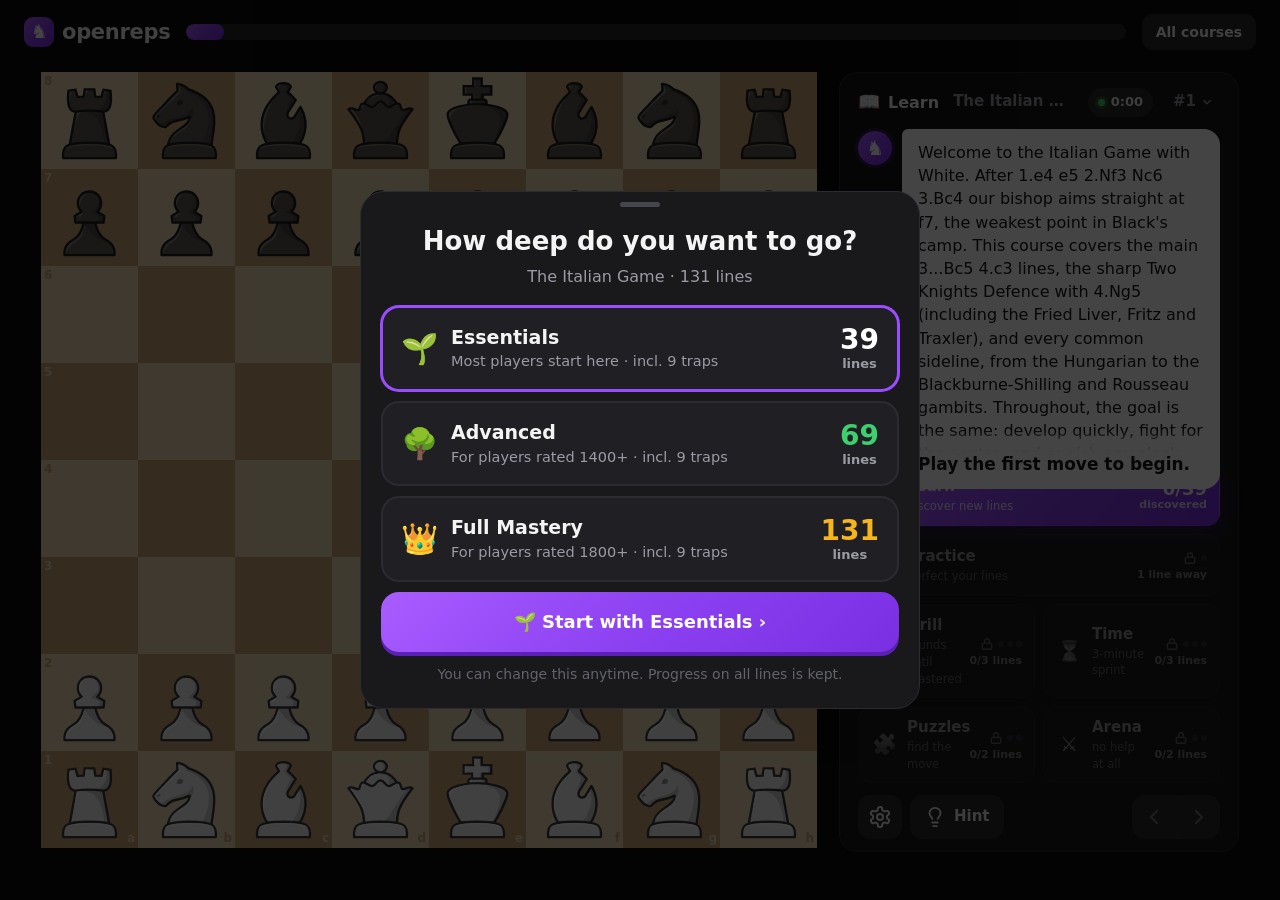
==== commit 149bd49a: "Add study-time tracker: daily, weekly and monthly totals Counts only while the site is visible, focu" ====
--- a/train.html
+++ b/train.html
@@ -28,6 +28,7 @@
       <div class="tr-head">
         <button class="mode-pick" id="mode-pick" aria-haspopup="true"><span class="ic" id="mode-ic">📖</span><span id="mode-name">Learn</span></button>
         <span class="course-name" id="course-title"></span>
+        <button class="time-pill" id="time-pill" title="Study time today — tap for week and month"><span class="dot"></span><span id="time-today">0:00</span></button>
         <button class="line-pick" id="line-pick" aria-haspopup="true"><span id="line-num">#1</span> <svg width="14" height="14" viewBox="0 0 24 24" fill="none" stroke="currentColor" stroke-width="2.5"><path d="m6 9 6 6 6-6"/></svg></button>
       </div>
       <div class="tr-sub">
--- a/css/style.css
+++ b/css/style.css
@@ -317,3 +317,25 @@
   .ccard p { -webkit-line-clamp: 2; font-size: 14px; }
   .site-head { padding: 12px 16px; }
 }
+
+/* ---------- study timer ---------- */
+.time-pill { display: flex; align-items: center; gap: 6px; background: var(--panel-3); border-radius: 99px; padding: 5px 10px; font-weight: 800; font-size: 13px; font-variant-numeric: tabular-nums; color: #e7e7ea; flex: none; }
+.time-pill .dot, .time-state .dot { width: 7px; height: 7px; border-radius: 50%; background: var(--good); box-shadow: 0 0 0 3px #3ecf6e33; animation: pulse 1.6s infinite; }
+.time-pill.paused .dot, .time-state.paused .dot { background: var(--dim); box-shadow: none; animation: none; }
+.time-pill.paused { color: var(--muted); }
+@keyframes pulse { 50% { box-shadow: 0 0 0 5px #3ecf6e11; } }
+.tstats { display: grid; grid-template-columns: repeat(3, 1fr); gap: 8px; }
+.ttile { background: var(--panel-2); border: 1px solid var(--line); border-radius: 14px; padding: 12px 12px 10px; }
+.ttile small { display: block; color: var(--muted); font-weight: 700; font-size: 12.5px; }
+.ttile b { display: block; font-size: 22px; font-weight: 900; font-variant-numeric: tabular-nums; margin-top: 2px; }
+.tbars { display: flex; gap: 8px; align-items: flex-end; height: 92px; margin-top: 12px; padding: 0 2px; }
+.tbar { flex: 1; height: 100%; display: flex; flex-direction: column; justify-content: flex-end; align-items: center; gap: 4px; }
+.tbar i { width: 100%; max-width: 34px; border-radius: 6px 6px 3px 3px; background: #3a3a42; display: block; }
+.tbar.today i { background: var(--accent-grad); }
+.tbar span { font-size: 11px; color: var(--muted); font-weight: 700; }
+.time-card { background: var(--panel); border: 1px solid var(--line); border-radius: 20px; padding: 14px 16px 12px; margin: 0 0 16px; }
+.time-card-h { display: flex; justify-content: space-between; align-items: center; margin-bottom: 10px; }
+.time-card-h b { font-size: 18px; font-weight: 900; }
+.time-state { display: flex; align-items: center; gap: 7px; color: var(--muted); font-weight: 700; font-size: 13px; }
+@media (max-width: 899px) { .time-pill { padding: 4px 9px; font-size: 13px; } .course-name { font-size: 16px !important; } }
+@media (max-width: 400px) { .ttile b { font-size: 18px; } .ttile { padding: 10px 9px 8px; } }
